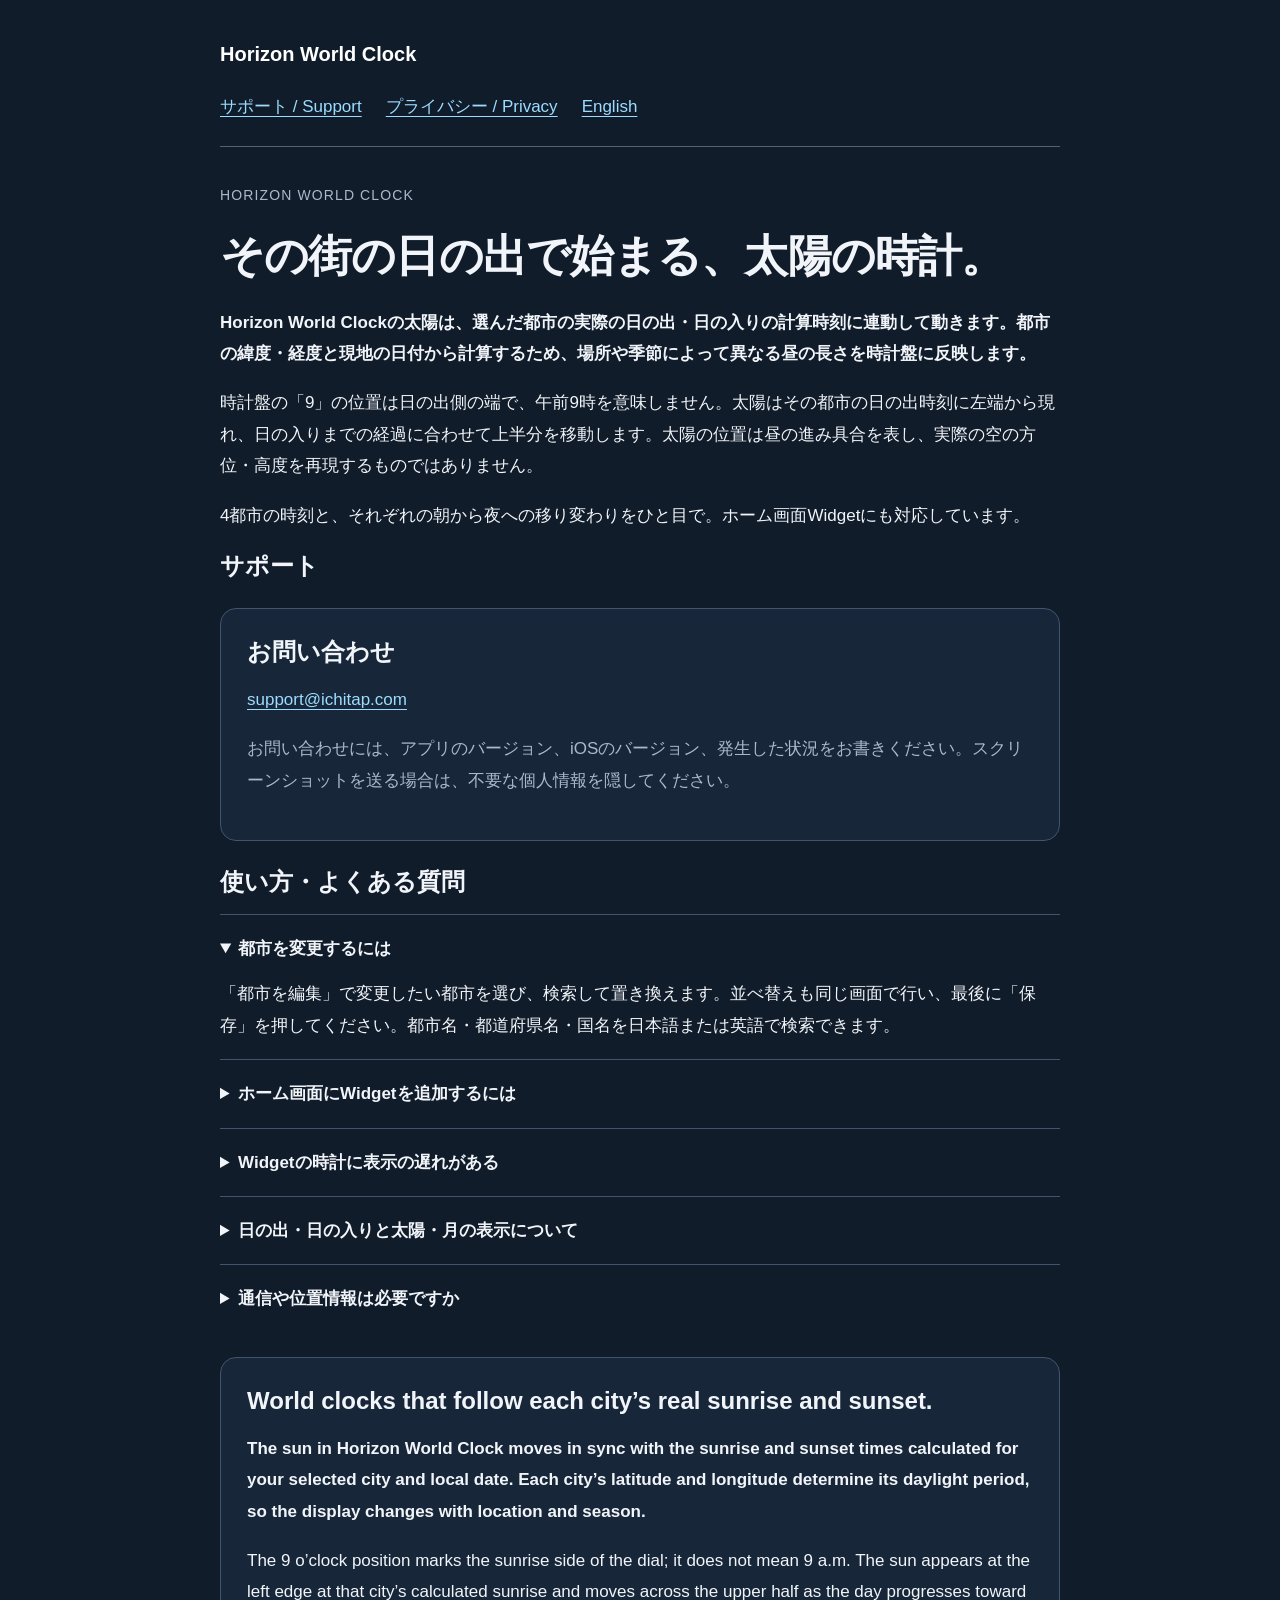
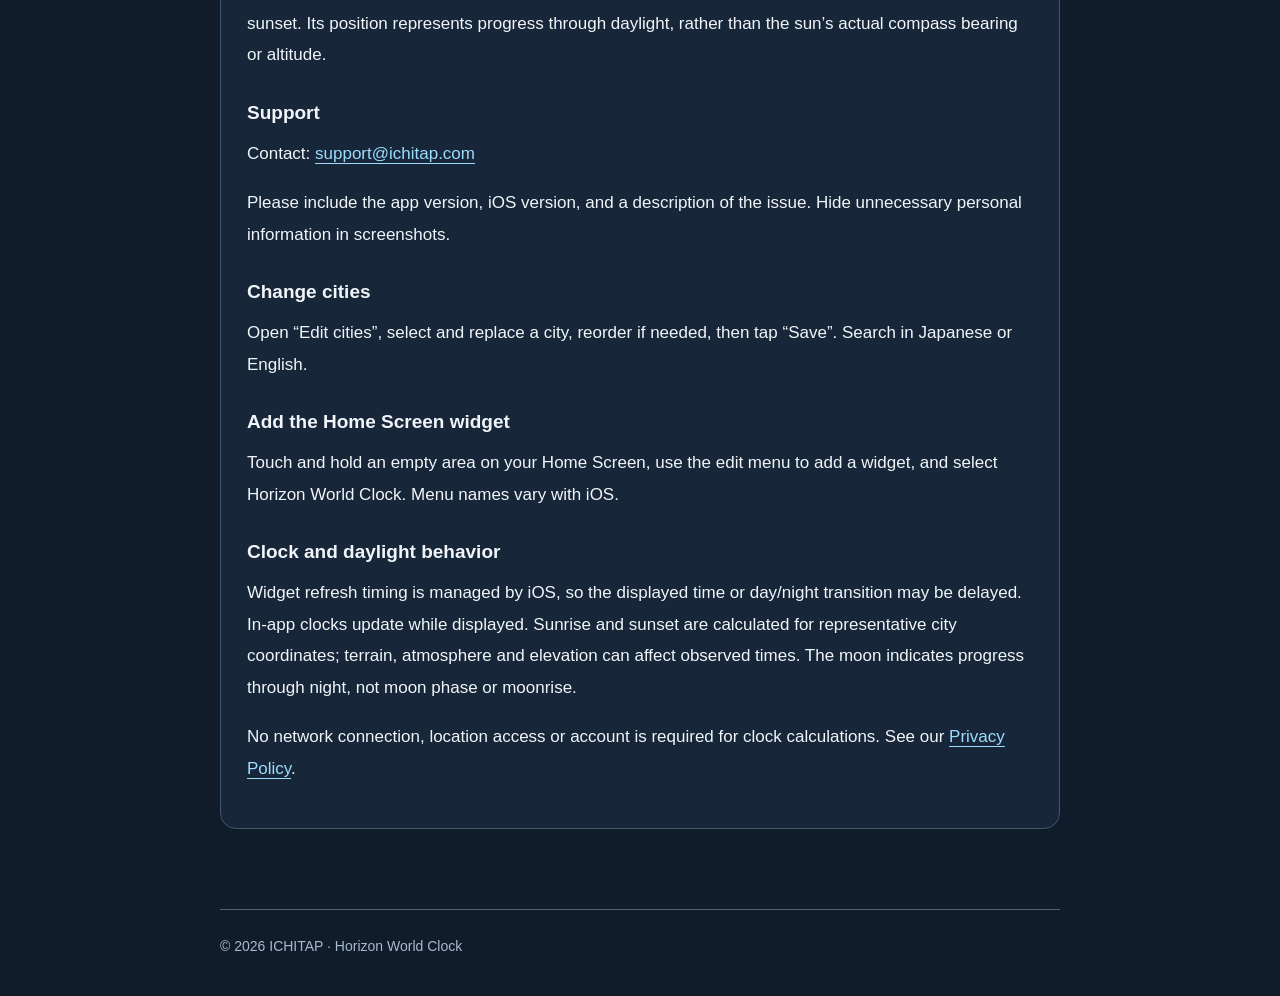
==== Horizon-World-Clock/index.html @ 1155e2d8 "Prepare Horizon-World-Clock directory for support domain" ====
<!doctype html>
<html lang="ja"><head><meta charset="utf-8"><meta name="viewport" content="width=device-width,initial-scale=1"><title>サポート | Horizon World Clock</title><meta name="description" content="各都市の日の出・日の入りに連動して太陽が動く世界時計。都市と季節で変わる昼夜を表示。使い方とお問い合わせ。"><link rel="stylesheet" href="styles.css"><link rel="canonical" href="https://support.ichitap.com/Horizon-World-Clock/"></head><body><header><a class="brand" href="./">Horizon World Clock</a><nav aria-label="Main"><a href="./">サポート / Support</a><a href="privacy.html">プライバシー / Privacy</a><a href="#english" lang="en">English</a></nav></header><main><p class="eyebrow">HORIZON WORLD CLOCK</p><h1>その街の日の出で始まる、太陽の時計。</h1><p><strong>Horizon World Clockの太陽は、選んだ都市の実際の日の出・日の入りの計算時刻に連動して動きます。都市の緯度・経度と現地の日付から計算するため、場所や季節によって異なる昼の長さを時計盤に反映します。</strong></p><p>時計盤の「9」の位置は日の出側の端で、午前9時を意味しません。太陽はその都市の日の出時刻に左端から現れ、日の入りまでの経過に合わせて上半分を移動します。太陽の位置は昼の進み具合を表し、実際の空の方位・高度を再現するものではありません。</p><p>4都市の時刻と、それぞれの朝から夜への移り変わりをひと目で。ホーム画面Widgetにも対応しています。</p><h2>サポート</h2>
<section class="card" aria-labelledby="contact"><h2 id="contact">お問い合わせ</h2><p class="contact"><a href="mailto:support@ichitap.com">support@ichitap.com</a></p><p class="muted">お問い合わせには、アプリのバージョン、iOSのバージョン、発生した状況をお書きください。スクリーンショットを送る場合は、不要な個人情報を隠してください。</p></section>
<section aria-labelledby="help"><h2 id="help">使い方・よくある質問</h2>
<details open><summary>都市を変更するには</summary><p>「都市を編集」で変更したい都市を選び、検索して置き換えます。並べ替えも同じ画面で行い、最後に「保存」を押してください。都市名・都道府県名・国名を日本語または英語で検索できます。</p></details>
<details><summary>ホーム画面にWidgetを追加するには</summary><p>iPhoneのホーム画面の空いている場所を長押しし、編集メニューからウィジェットを追加して「Horizon World Clock」を選びます。操作名はiOSのバージョンによって異なります。</p></details>
<details><summary>Widgetの時計に表示の遅れがある</summary><p>Widgetの更新時刻はiOSが管理するため、表示時刻や昼夜の切り替えが遅れる場合があります。アプリ内の時計は表示中に更新されます。</p></details>
<details><summary>日の出・日の入りと太陽・月の表示について</summary><p>Horizon World Clockの太陽は、選んだ都市の実際の日の出・日の入りの計算時刻に連動して動きます。都市の緯度・経度と現地の日付から計算するため、場所や季節によって異なる昼の長さを時計盤に反映します。時計盤の「9」の位置は日の出側の端で、午前9時を意味しません。太陽はその都市の日の出時刻に左端から現れ、日の入りまでの経過に合わせて上半分を移動します。太陽の位置は昼の進み具合を表し、実際の空の方位・高度を再現するものではありません。地形、大気、標高によって実際の見え方と異なります。月の位置は夜の進み具合を示し、月齢や月の出を示すものではありません。</p></details>
<details><summary>通信や位置情報は必要ですか</summary><p>時計の計算に通信・位置情報・アカウント登録は必要ありません。選択都市、表示言語、計算データは端末内に保存します。詳しくは<a href="privacy.html">プライバシーポリシー</a>をご覧ください。</p></details></section>
<section id="english" lang="en" class="card"><h2>World clocks that follow each city’s real sunrise and sunset.</h2><p><strong>The sun in Horizon World Clock moves in sync with the sunrise and sunset times calculated for your selected city and local date. Each city’s latitude and longitude determine its daylight period, so the display changes with location and season.</strong></p><p>The 9 o’clock position marks the sunrise side of the dial; it does not mean 9 a.m. The sun appears at the left edge at that city’s calculated sunrise and moves across the upper half as the day progresses toward sunset. Its position represents progress through daylight, rather than the sun’s actual compass bearing or altitude.</p><h3>Support</h3><p class="contact">Contact: <a href="mailto:support@ichitap.com">support@ichitap.com</a></p><p>Please include the app version, iOS version, and a description of the issue. Hide unnecessary personal information in screenshots.</p><h3>Change cities</h3><p>Open “Edit cities”, select and replace a city, reorder if needed, then tap “Save”. Search in Japanese or English.</p><h3>Add the Home Screen widget</h3><p>Touch and hold an empty area on your Home Screen, use the edit menu to add a widget, and select Horizon World Clock. Menu names vary with iOS.</p><h3>Clock and daylight behavior</h3><p>Widget refresh timing is managed by iOS, so the displayed time or day/night transition may be delayed. In-app clocks update while displayed. Sunrise and sunset are calculated for representative city coordinates; terrain, atmosphere and elevation can affect observed times. The moon indicates progress through night, not moon phase or moonrise.</p><p>No network connection, location access or account is required for clock calculations. See our <a href="privacy.html#english">Privacy Policy</a>.</p></section></main><footer>© 2026 ICHITAP · Horizon World Clock</footer></body></html>
---- Horizon-World-Clock/styles.css ----
*{box-sizing:border-box}html{color-scheme:dark;scroll-behavior:smooth}body{margin:0;background:#111c2b;color:#f1f5f9;font:17px/1.85 -apple-system,BlinkMacSystemFont,"Segoe UI","Hiragino Sans","Noto Sans JP",sans-serif}a{color:#9bdcff;text-underline-offset:.23em}a:hover{color:white}a:focus-visible{outline:3px solid #ffe08a;outline-offset:5px}header,main,footer{width:min(840px,100% - 40px);margin:auto}header{padding:36px 0 24px;border-bottom:1px solid #526175}nav{display:flex;gap:24px;flex-wrap:wrap;margin-top:18px}.brand{font-size:20px;color:#fff;text-decoration:none;font-weight:700}main{padding:36px 0 56px}h1{font-size:clamp(30px,6vw,44px);line-height:1.3;letter-spacing:-.02em;margin:12px 0 22px}h2{font-size:24px;line-height:1.45;margin:0 0 14px}h3{font-size:19px;margin:24px 0 8px}p{margin:0 0 18px}.eyebrow,.muted{color:#a9b9cc}.eyebrow{font-size:14px;letter-spacing:.08em}.card{padding:26px;border:1px solid #42546b;border-radius:16px;background:#172638;margin:24px 0}section{scroll-margin-top:24px}li+li{margin-top:10px}footer{padding:24px 0 36px;border-top:1px solid #526175;font-size:14px;color:#a9b9cc}.contact{overflow-wrap:anywhere}details{border-top:1px solid #42546b;padding:18px 0}summary{cursor:pointer;font-weight:650}details p{margin:14px 0 0} @media(max-width:500px){.card{padding:20px}nav{gap:18px}body{font-size:16px}}
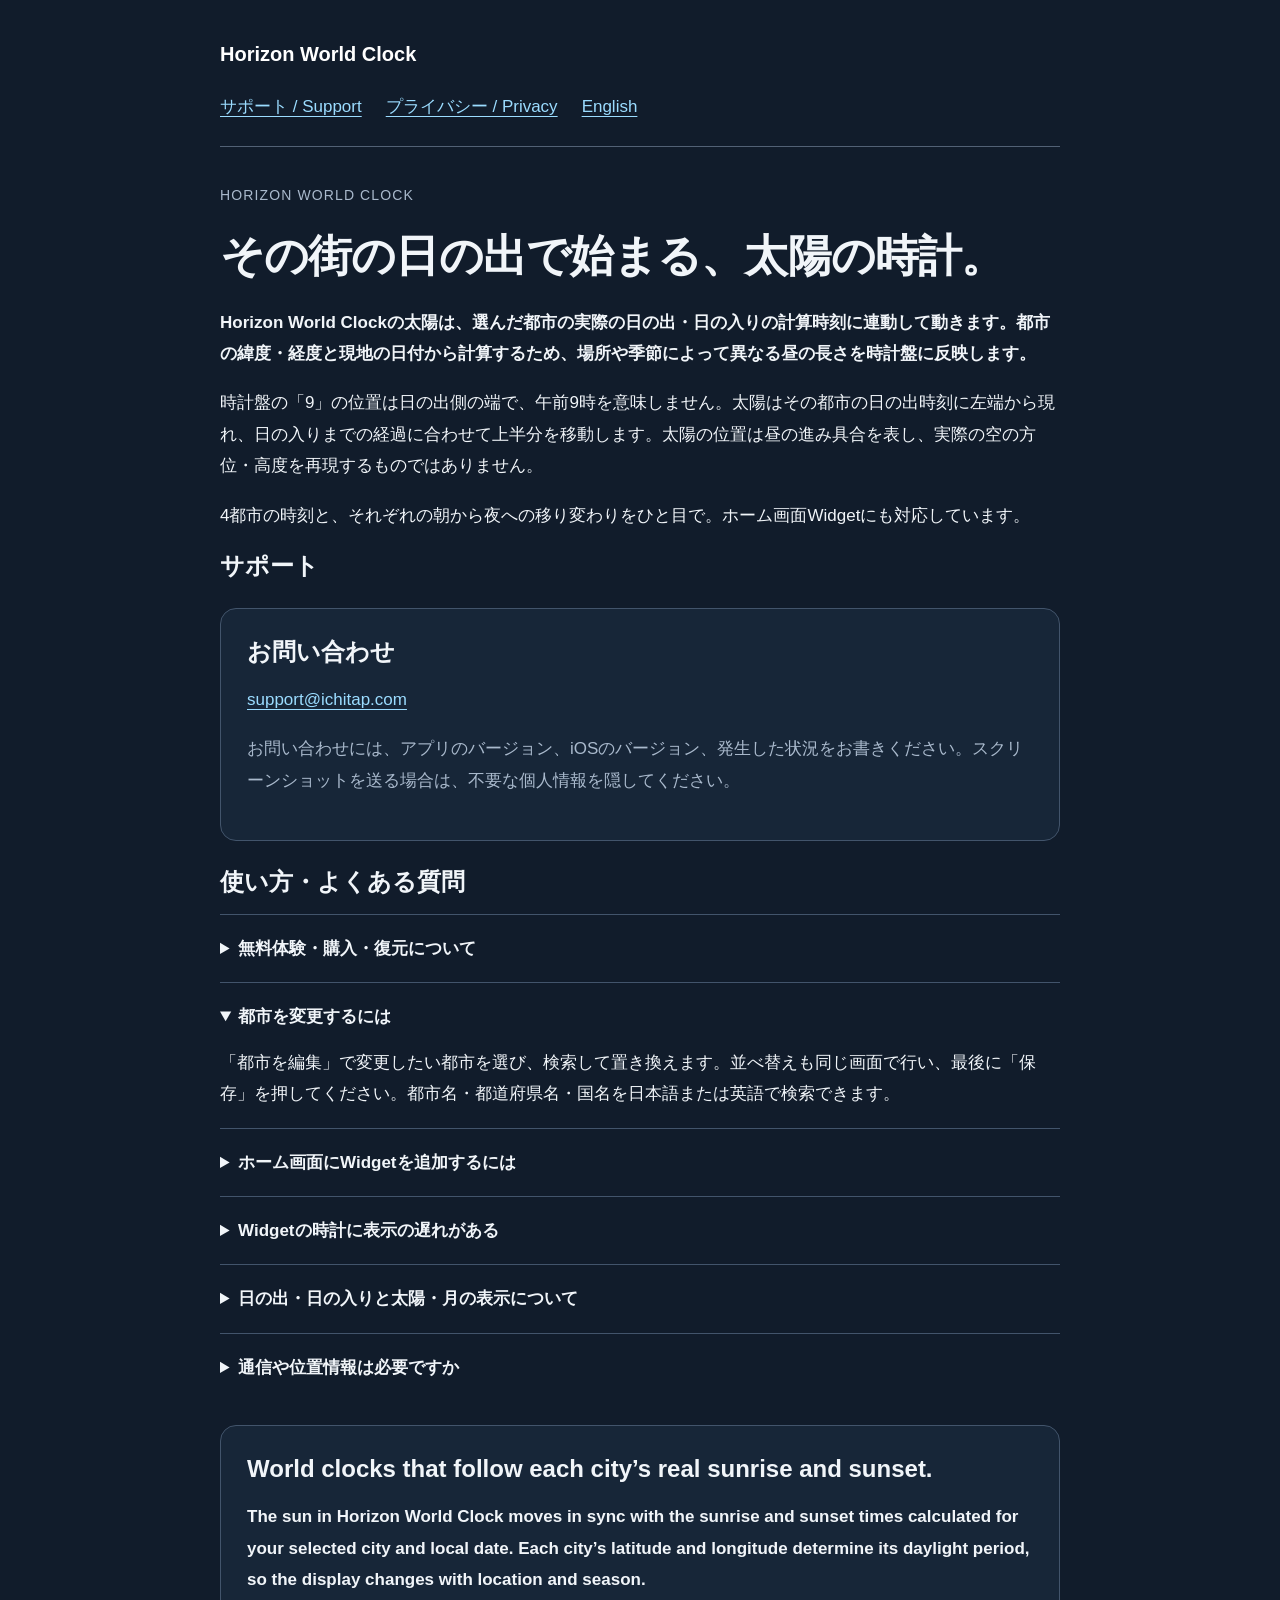
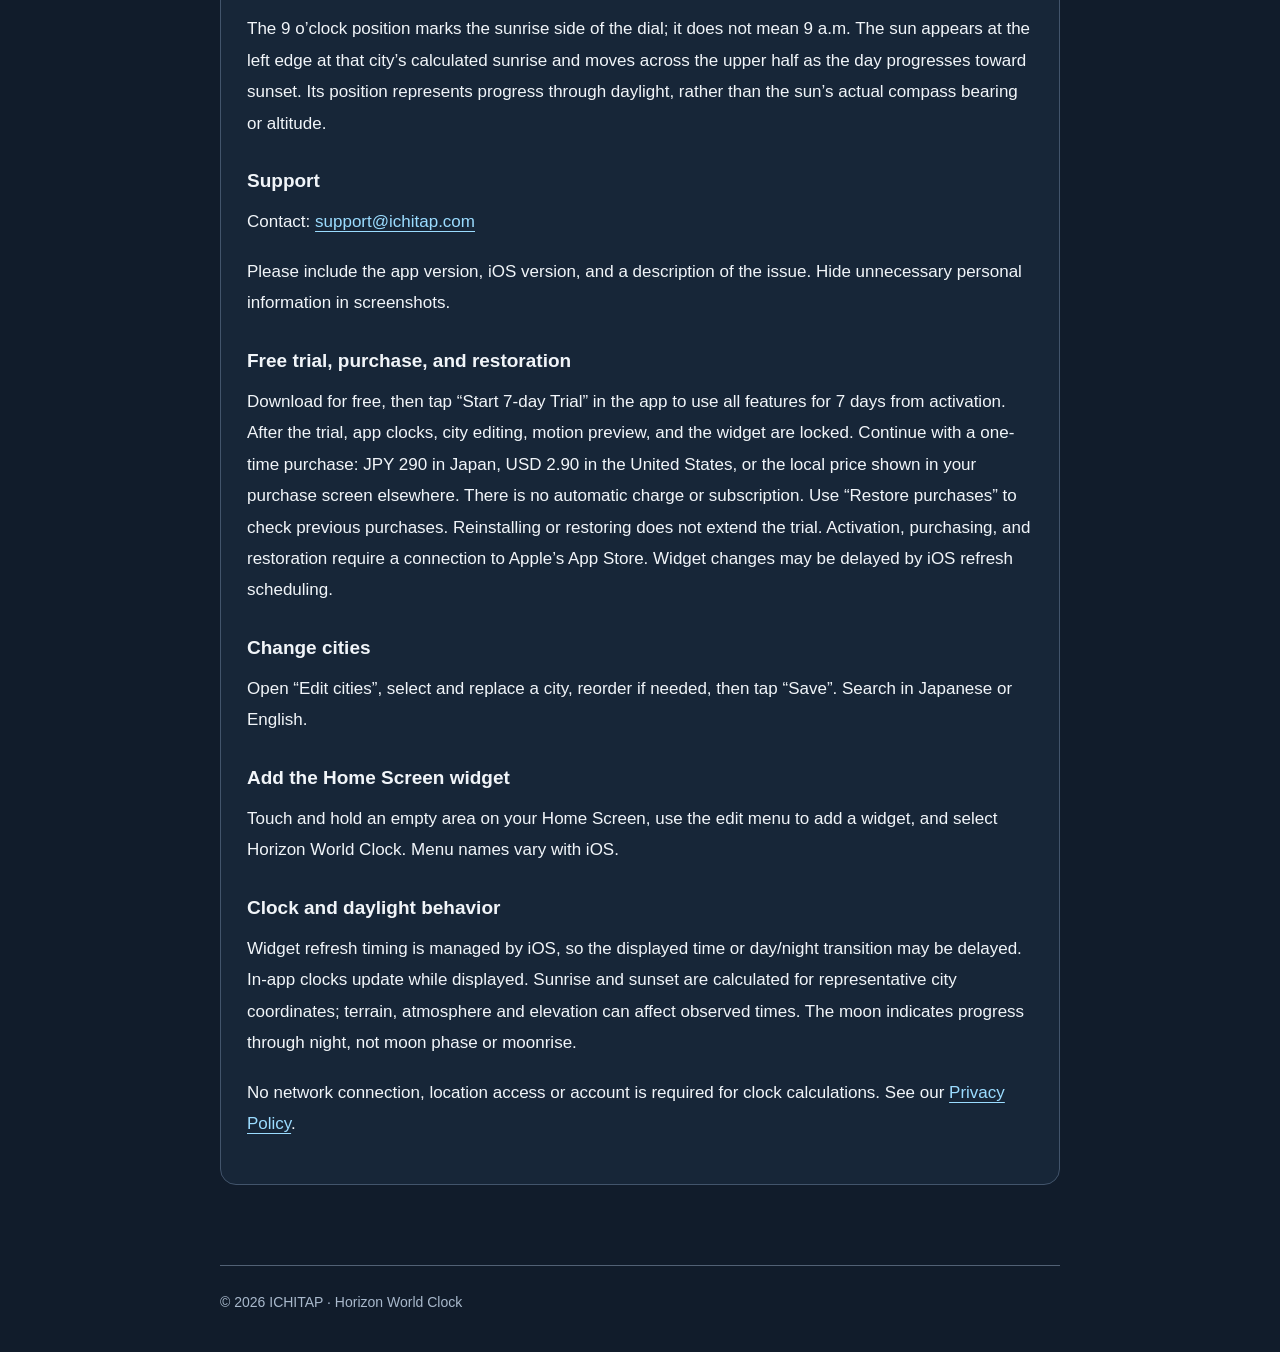
==== commit 7077645e: "Explain seven-day trial and one-time unlock in Japanese and English" ====
--- a/Horizon-World-Clock/index.html
+++ b/Horizon-World-Clock/index.html
@@ -2,9 +2,10 @@
 <html lang="ja"><head><meta charset="utf-8"><meta name="viewport" content="width=device-width,initial-scale=1"><title>サポート | Horizon World Clock</title><meta name="description" content="各都市の日の出・日の入りに連動して太陽が動く世界時計。都市と季節で変わる昼夜を表示。使い方とお問い合わせ。"><link rel="stylesheet" href="styles.css"><link rel="canonical" href="https://support.ichitap.com/Horizon-World-Clock/"></head><body><header><a class="brand" href="./">Horizon World Clock</a><nav aria-label="Main"><a href="./">サポート / Support</a><a href="privacy.html">プライバシー / Privacy</a><a href="#english" lang="en">English</a></nav></header><main><p class="eyebrow">HORIZON WORLD CLOCK</p><h1>その街の日の出で始まる、太陽の時計。</h1><p><strong>Horizon World Clockの太陽は、選んだ都市の実際の日の出・日の入りの計算時刻に連動して動きます。都市の緯度・経度と現地の日付から計算するため、場所や季節によって異なる昼の長さを時計盤に反映します。</strong></p><p>時計盤の「9」の位置は日の出側の端で、午前9時を意味しません。太陽はその都市の日の出時刻に左端から現れ、日の入りまでの経過に合わせて上半分を移動します。太陽の位置は昼の進み具合を表し、実際の空の方位・高度を再現するものではありません。</p><p>4都市の時刻と、それぞれの朝から夜への移り変わりをひと目で。ホーム画面Widgetにも対応しています。</p><h2>サポート</h2>
 <section class="card" aria-labelledby="contact"><h2 id="contact">お問い合わせ</h2><p class="contact"><a href="mailto:support@ichitap.com">support@ichitap.com</a></p><p class="muted">お問い合わせには、アプリのバージョン、iOSのバージョン、発生した状況をお書きください。スクリーンショットを送る場合は、不要な個人情報を隠してください。</p></section>
 <section aria-labelledby="help"><h2 id="help">使い方・よくある質問</h2>
+<details><summary>無料体験・購入・復元について</summary><p>無料ダウンロード後、アプリで「7日間の無料体験を開始」を押すと、全機能を開始から7日間利用できます。終了後はアプリの時計・都市編集・動作確認とWidgetがロックされます。継続には日本では290円、米国では2.90米ドル相当の一度だけの購入が必要です。他の地域の税込価格は購入画面でご確認ください。自動課金・定期購入はありません。「購入を復元」で購入状態を確認できます。再インストールや復元で無料体験の期限は延長されません。体験開始・購入・復元にはAppleのApp Storeへの接続が必要です。Widgetへの反映はiOSの更新時刻により遅れる場合があります。</p></details>
 <details open><summary>都市を変更するには</summary><p>「都市を編集」で変更したい都市を選び、検索して置き換えます。並べ替えも同じ画面で行い、最後に「保存」を押してください。都市名・都道府県名・国名を日本語または英語で検索できます。</p></details>
 <details><summary>ホーム画面にWidgetを追加するには</summary><p>iPhoneのホーム画面の空いている場所を長押しし、編集メニューからウィジェットを追加して「Horizon World Clock」を選びます。操作名はiOSのバージョンによって異なります。</p></details>
 <details><summary>Widgetの時計に表示の遅れがある</summary><p>Widgetの更新時刻はiOSが管理するため、表示時刻や昼夜の切り替えが遅れる場合があります。アプリ内の時計は表示中に更新されます。</p></details>
 <details><summary>日の出・日の入りと太陽・月の表示について</summary><p>Horizon World Clockの太陽は、選んだ都市の実際の日の出・日の入りの計算時刻に連動して動きます。都市の緯度・経度と現地の日付から計算するため、場所や季節によって異なる昼の長さを時計盤に反映します。時計盤の「9」の位置は日の出側の端で、午前9時を意味しません。太陽はその都市の日の出時刻に左端から現れ、日の入りまでの経過に合わせて上半分を移動します。太陽の位置は昼の進み具合を表し、実際の空の方位・高度を再現するものではありません。地形、大気、標高によって実際の見え方と異なります。月の位置は夜の進み具合を示し、月齢や月の出を示すものではありません。</p></details>
 <details><summary>通信や位置情報は必要ですか</summary><p>時計の計算に通信・位置情報・アカウント登録は必要ありません。選択都市、表示言語、計算データは端末内に保存します。詳しくは<a href="privacy.html">プライバシーポリシー</a>をご覧ください。</p></details></section>
-<section id="english" lang="en" class="card"><h2>World clocks that follow each city’s real sunrise and sunset.</h2><p><strong>The sun in Horizon World Clock moves in sync with the sunrise and sunset times calculated for your selected city and local date. Each city’s latitude and longitude determine its daylight period, so the display changes with location and season.</strong></p><p>The 9 o’clock position marks the sunrise side of the dial; it does not mean 9 a.m. The sun appears at the left edge at that city’s calculated sunrise and moves across the upper half as the day progresses toward sunset. Its position represents progress through daylight, rather than the sun’s actual compass bearing or altitude.</p><h3>Support</h3><p class="contact">Contact: <a href="mailto:support@ichitap.com">support@ichitap.com</a></p><p>Please include the app version, iOS version, and a description of the issue. Hide unnecessary personal information in screenshots.</p><h3>Change cities</h3><p>Open “Edit cities”, select and replace a city, reorder if needed, then tap “Save”. Search in Japanese or English.</p><h3>Add the Home Screen widget</h3><p>Touch and hold an empty area on your Home Screen, use the edit menu to add a widget, and select Horizon World Clock. Menu names vary with iOS.</p><h3>Clock and daylight behavior</h3><p>Widget refresh timing is managed by iOS, so the displayed time or day/night transition may be delayed. In-app clocks update while displayed. Sunrise and sunset are calculated for representative city coordinates; terrain, atmosphere and elevation can affect observed times. The moon indicates progress through night, not moon phase or moonrise.</p><p>No network connection, location access or account is required for clock calculations. See our <a href="privacy.html#english">Privacy Policy</a>.</p></section></main><footer>© 2026 ICHITAP · Horizon World Clock</footer></body></html>
+<section id="english" lang="en" class="card"><h2>World clocks that follow each city’s real sunrise and sunset.</h2><p><strong>The sun in Horizon World Clock moves in sync with the sunrise and sunset times calculated for your selected city and local date. Each city’s latitude and longitude determine its daylight period, so the display changes with location and season.</strong></p><p>The 9 o’clock position marks the sunrise side of the dial; it does not mean 9 a.m. The sun appears at the left edge at that city’s calculated sunrise and moves across the upper half as the day progresses toward sunset. Its position represents progress through daylight, rather than the sun’s actual compass bearing or altitude.</p><h3>Support</h3><p class="contact">Contact: <a href="mailto:support@ichitap.com">support@ichitap.com</a></p><p>Please include the app version, iOS version, and a description of the issue. Hide unnecessary personal information in screenshots.</p><h3>Free trial, purchase, and restoration</h3><p>Download for free, then tap “Start 7-day Trial” in the app to use all features for 7 days from activation. After the trial, app clocks, city editing, motion preview, and the widget are locked. Continue with a one-time purchase: JPY 290 in Japan, USD 2.90 in the United States, or the local price shown in your purchase screen elsewhere. There is no automatic charge or subscription. Use “Restore purchases” to check previous purchases. Reinstalling or restoring does not extend the trial. Activation, purchasing, and restoration require a connection to Apple’s App Store. Widget changes may be delayed by iOS refresh scheduling.</p><h3>Change cities</h3><p>Open “Edit cities”, select and replace a city, reorder if needed, then tap “Save”. Search in Japanese or English.</p><h3>Add the Home Screen widget</h3><p>Touch and hold an empty area on your Home Screen, use the edit menu to add a widget, and select Horizon World Clock. Menu names vary with iOS.</p><h3>Clock and daylight behavior</h3><p>Widget refresh timing is managed by iOS, so the displayed time or day/night transition may be delayed. In-app clocks update while displayed. Sunrise and sunset are calculated for representative city coordinates; terrain, atmosphere and elevation can affect observed times. The moon indicates progress through night, not moon phase or moonrise.</p><p>No network connection, location access or account is required for clock calculations. See our <a href="privacy.html#english">Privacy Policy</a>.</p></section></main><footer>© 2026 ICHITAP · Horizon World Clock</footer></body></html>
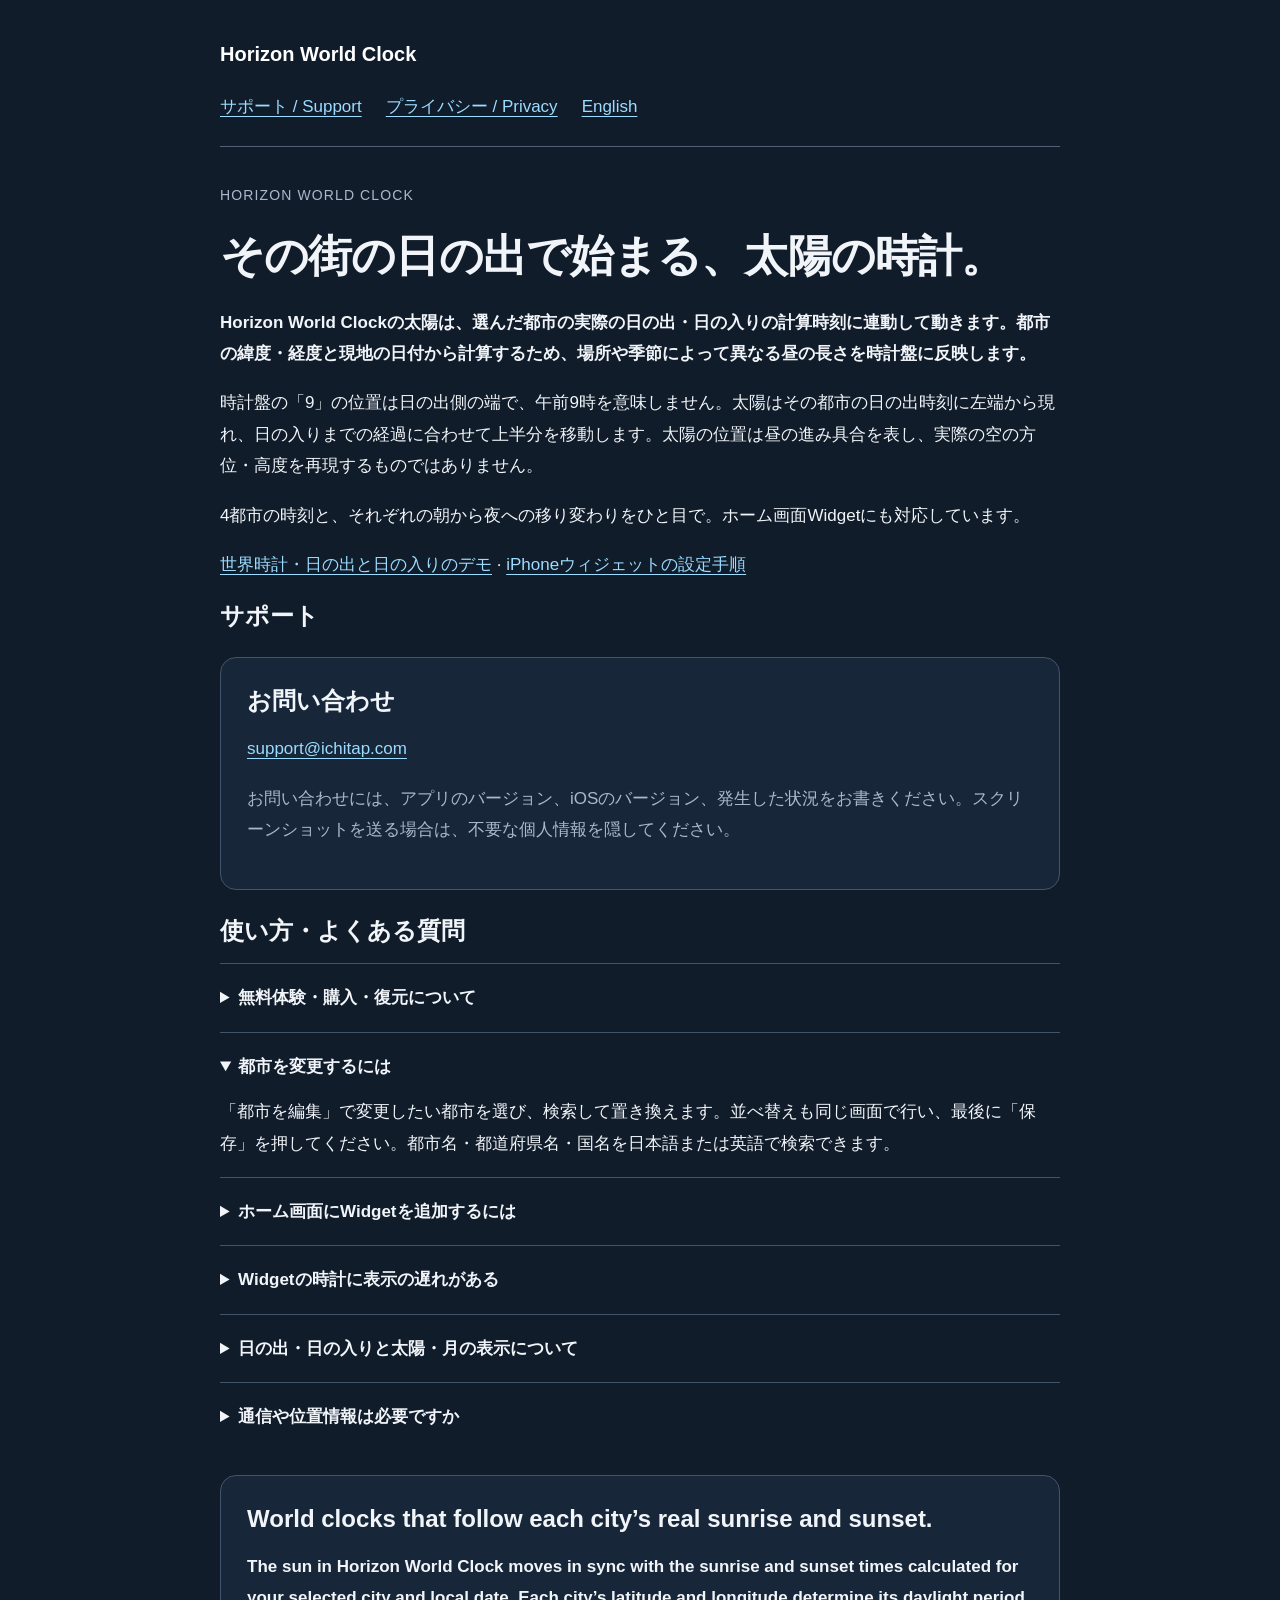
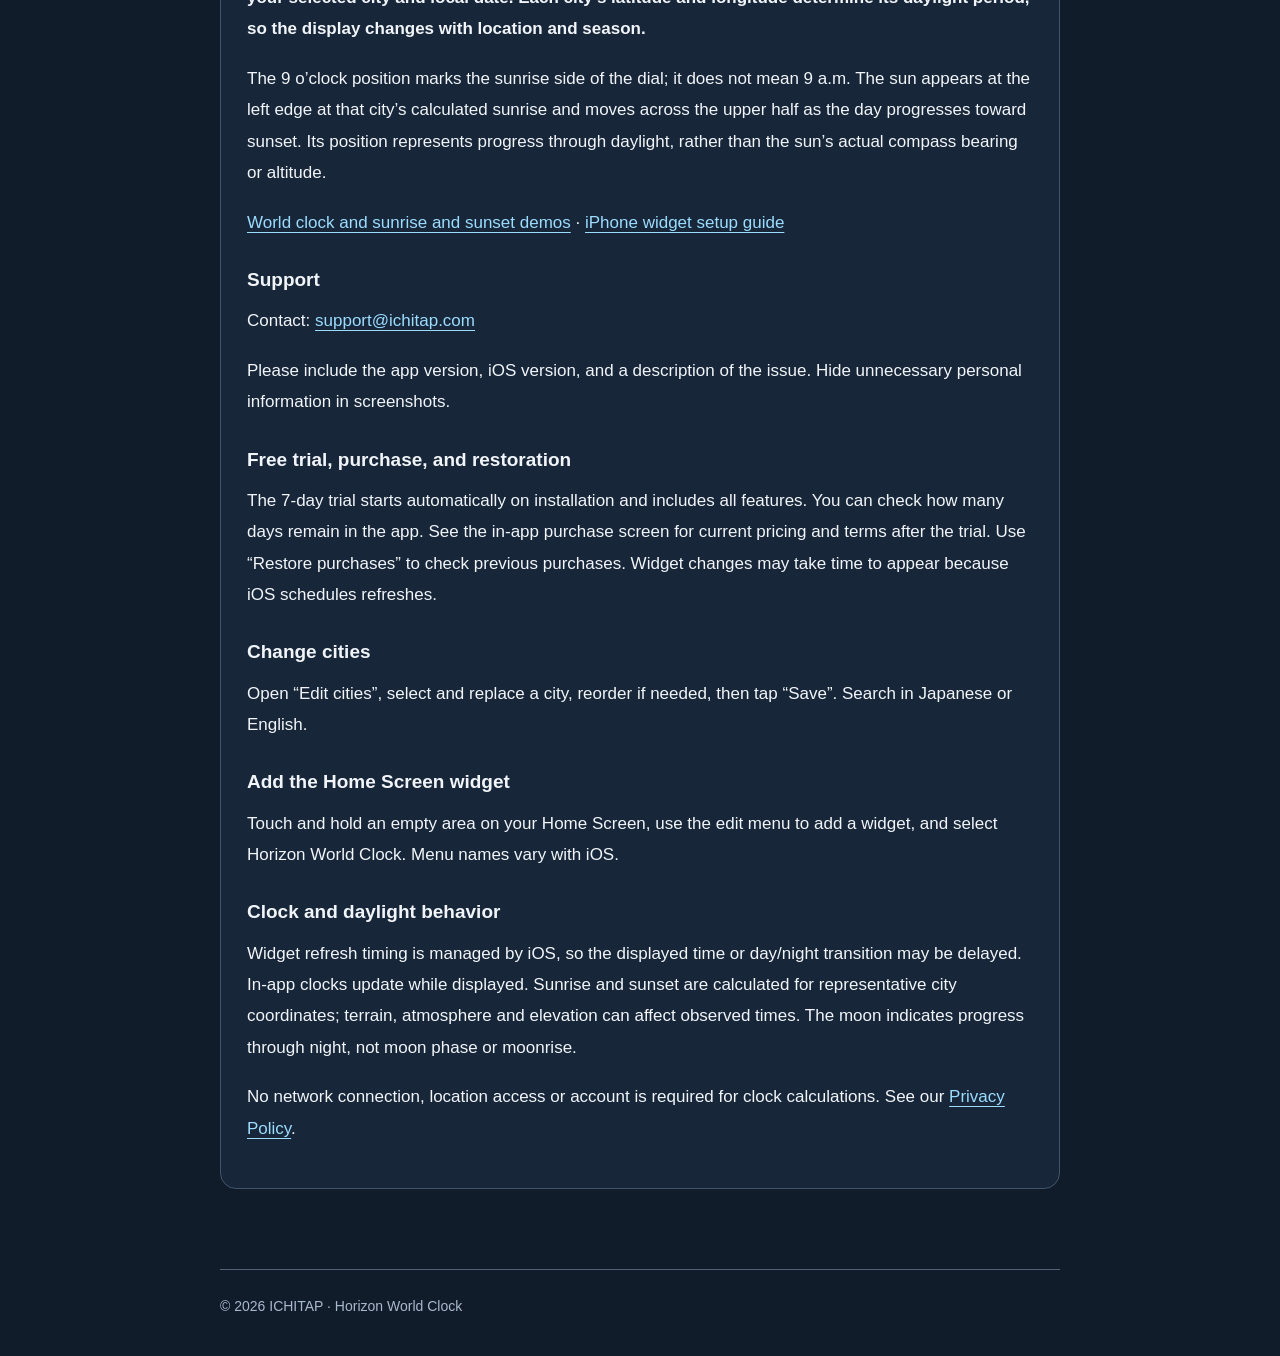
==== commit 4a763138: "Improve Horizon World Clock search discovery" ====
--- a/Horizon-World-Clock/index.html
+++ b/Horizon-World-Clock/index.html
@@ -1,11 +1,11 @@
 <!doctype html>
-<html lang="ja"><head><meta charset="utf-8"><meta name="viewport" content="width=device-width,initial-scale=1"><title>サポート | Horizon World Clock</title><meta name="description" content="各都市の日の出・日の入りに連動して太陽が動く世界時計。都市と季節で変わる昼夜を表示。使い方とお問い合わせ。"><link rel="stylesheet" href="styles.css"><link rel="canonical" href="https://support.ichitap.com/Horizon-World-Clock/"></head><body><header><a class="brand" href="./">Horizon World Clock</a><nav aria-label="Main"><a href="./">サポート / Support</a><a href="privacy.html">プライバシー / Privacy</a><a href="#english" lang="en">English</a></nav></header><main><p class="eyebrow">HORIZON WORLD CLOCK</p><h1>その街の日の出で始まる、太陽の時計。</h1><p><strong>Horizon World Clockの太陽は、選んだ都市の実際の日の出・日の入りの計算時刻に連動して動きます。都市の緯度・経度と現地の日付から計算するため、場所や季節によって異なる昼の長さを時計盤に反映します。</strong></p><p>時計盤の「9」の位置は日の出側の端で、午前9時を意味しません。太陽はその都市の日の出時刻に左端から現れ、日の入りまでの経過に合わせて上半分を移動します。太陽の位置は昼の進み具合を表し、実際の空の方位・高度を再現するものではありません。</p><p>4都市の時刻と、それぞれの朝から夜への移り変わりをひと目で。ホーム画面Widgetにも対応しています。</p><h2>サポート</h2>
+<html lang="ja"><head><meta charset="utf-8"><meta name="viewport" content="width=device-width,initial-scale=1"><title>サポート | Horizon World Clock</title><meta name="description" content="各都市の日の出・日の入りに連動して太陽が動く世界時計。都市と季節で変わる昼夜を表示。使い方とお問い合わせ。"><link rel="stylesheet" href="styles.css"><link rel="canonical" href="https://support.ichitap.com/Horizon-World-Clock/"></head><body><header><a class="brand" href="./">Horizon World Clock</a><nav aria-label="Main"><a href="./">サポート / Support</a><a href="privacy.html">プライバシー / Privacy</a><a href="#english" lang="en">English</a></nav></header><main><p class="eyebrow">HORIZON WORLD CLOCK</p><h1>その街の日の出で始まる、太陽の時計。</h1><p><strong>Horizon World Clockの太陽は、選んだ都市の実際の日の出・日の入りの計算時刻に連動して動きます。都市の緯度・経度と現地の日付から計算するため、場所や季節によって異なる昼の長さを時計盤に反映します。</strong></p><p>時計盤の「9」の位置は日の出側の端で、午前9時を意味しません。太陽はその都市の日の出時刻に左端から現れ、日の入りまでの経過に合わせて上半分を移動します。太陽の位置は昼の進み具合を表し、実際の空の方位・高度を再現するものではありません。</p><p>4都市の時刻と、それぞれの朝から夜への移り変わりをひと目で。ホーム画面Widgetにも対応しています。</p><p><a href="overview/">世界時計・日の出と日の入りのデモ</a> · <a href="overview/iphone-world-clock-widget/">iPhoneウィジェットの設定手順</a></p><h2>サポート</h2>
 <section class="card" aria-labelledby="contact"><h2 id="contact">お問い合わせ</h2><p class="contact"><a href="mailto:support@ichitap.com">support@ichitap.com</a></p><p class="muted">お問い合わせには、アプリのバージョン、iOSのバージョン、発生した状況をお書きください。スクリーンショットを送る場合は、不要な個人情報を隠してください。</p></section>
 <section aria-labelledby="help"><h2 id="help">使い方・よくある質問</h2>
-<details><summary>無料体験・購入・復元について</summary><p>無料ダウンロード後、アプリで「7日間の無料体験を開始」を押すと、全機能を開始から7日間利用できます。終了後はアプリの時計・都市編集・動作確認とWidgetがロックされます。継続には日本では290円、米国では2.90米ドル相当の一度だけの購入が必要です。他の地域の税込価格は購入画面でご確認ください。自動課金・定期購入はありません。「購入を復元」で購入状態を確認できます。再インストールや復元で無料体験の期限は延長されません。体験開始・購入・復元にはAppleのApp Storeへの接続が必要です。Widgetへの反映はiOSの更新時刻により遅れる場合があります。</p></details>
+<details><summary>無料体験・購入・復元について</summary><p>無料体験はインストール時に自動で始まり、7日間は全機能を使えます。残り日数はアプリで確認できます。体験後の利用条件と価格はアプリ内の購入画面をご覧ください。以前の購入内容は「購入を復元」で確認できます。ウィジェットへの反映はiOSの更新時刻により遅れる場合があります。</p></details>
 <details open><summary>都市を変更するには</summary><p>「都市を編集」で変更したい都市を選び、検索して置き換えます。並べ替えも同じ画面で行い、最後に「保存」を押してください。都市名・都道府県名・国名を日本語または英語で検索できます。</p></details>
 <details><summary>ホーム画面にWidgetを追加するには</summary><p>iPhoneのホーム画面の空いている場所を長押しし、編集メニューからウィジェットを追加して「Horizon World Clock」を選びます。操作名はiOSのバージョンによって異なります。</p></details>
 <details><summary>Widgetの時計に表示の遅れがある</summary><p>Widgetの更新時刻はiOSが管理するため、表示時刻や昼夜の切り替えが遅れる場合があります。アプリ内の時計は表示中に更新されます。</p></details>
 <details><summary>日の出・日の入りと太陽・月の表示について</summary><p>Horizon World Clockの太陽は、選んだ都市の実際の日の出・日の入りの計算時刻に連動して動きます。都市の緯度・経度と現地の日付から計算するため、場所や季節によって異なる昼の長さを時計盤に反映します。時計盤の「9」の位置は日の出側の端で、午前9時を意味しません。太陽はその都市の日の出時刻に左端から現れ、日の入りまでの経過に合わせて上半分を移動します。太陽の位置は昼の進み具合を表し、実際の空の方位・高度を再現するものではありません。地形、大気、標高によって実際の見え方と異なります。月の位置は夜の進み具合を示し、月齢や月の出を示すものではありません。</p></details>
 <details><summary>通信や位置情報は必要ですか</summary><p>時計の計算に通信・位置情報・アカウント登録は必要ありません。選択都市、表示言語、計算データは端末内に保存します。詳しくは<a href="privacy.html">プライバシーポリシー</a>をご覧ください。</p></details></section>
-<section id="english" lang="en" class="card"><h2>World clocks that follow each city’s real sunrise and sunset.</h2><p><strong>The sun in Horizon World Clock moves in sync with the sunrise and sunset times calculated for your selected city and local date. Each city’s latitude and longitude determine its daylight period, so the display changes with location and season.</strong></p><p>The 9 o’clock position marks the sunrise side of the dial; it does not mean 9 a.m. The sun appears at the left edge at that city’s calculated sunrise and moves across the upper half as the day progresses toward sunset. Its position represents progress through daylight, rather than the sun’s actual compass bearing or altitude.</p><h3>Support</h3><p class="contact">Contact: <a href="mailto:support@ichitap.com">support@ichitap.com</a></p><p>Please include the app version, iOS version, and a description of the issue. Hide unnecessary personal information in screenshots.</p><h3>Free trial, purchase, and restoration</h3><p>Download for free, then tap “Start 7-day Trial” in the app to use all features for 7 days from activation. After the trial, app clocks, city editing, motion preview, and the widget are locked. Continue with a one-time purchase: JPY 290 in Japan, USD 2.90 in the United States, or the local price shown in your purchase screen elsewhere. There is no automatic charge or subscription. Use “Restore purchases” to check previous purchases. Reinstalling or restoring does not extend the trial. Activation, purchasing, and restoration require a connection to Apple’s App Store. Widget changes may be delayed by iOS refresh scheduling.</p><h3>Change cities</h3><p>Open “Edit cities”, select and replace a city, reorder if needed, then tap “Save”. Search in Japanese or English.</p><h3>Add the Home Screen widget</h3><p>Touch and hold an empty area on your Home Screen, use the edit menu to add a widget, and select Horizon World Clock. Menu names vary with iOS.</p><h3>Clock and daylight behavior</h3><p>Widget refresh timing is managed by iOS, so the displayed time or day/night transition may be delayed. In-app clocks update while displayed. Sunrise and sunset are calculated for representative city coordinates; terrain, atmosphere and elevation can affect observed times. The moon indicates progress through night, not moon phase or moonrise.</p><p>No network connection, location access or account is required for clock calculations. See our <a href="privacy.html#english">Privacy Policy</a>.</p></section></main><footer>© 2026 ICHITAP · Horizon World Clock</footer></body></html>
+<section id="english" lang="en" class="card"><h2>World clocks that follow each city’s real sunrise and sunset.</h2><p><strong>The sun in Horizon World Clock moves in sync with the sunrise and sunset times calculated for your selected city and local date. Each city’s latitude and longitude determine its daylight period, so the display changes with location and season.</strong></p><p>The 9 o’clock position marks the sunrise side of the dial; it does not mean 9 a.m. The sun appears at the left edge at that city’s calculated sunrise and moves across the upper half as the day progresses toward sunset. Its position represents progress through daylight, rather than the sun’s actual compass bearing or altitude.</p><p><a href="overview/en/">World clock and sunrise and sunset demos</a> · <a href="overview/en/iphone-world-clock-widget/">iPhone widget setup guide</a></p><h3>Support</h3><p class="contact">Contact: <a href="mailto:support@ichitap.com">support@ichitap.com</a></p><p>Please include the app version, iOS version, and a description of the issue. Hide unnecessary personal information in screenshots.</p><h3>Free trial, purchase, and restoration</h3><p>The 7-day trial starts automatically on installation and includes all features. You can check how many days remain in the app. See the in-app purchase screen for current pricing and terms after the trial. Use “Restore purchases” to check previous purchases. Widget changes may take time to appear because iOS schedules refreshes.</p><h3>Change cities</h3><p>Open “Edit cities”, select and replace a city, reorder if needed, then tap “Save”. Search in Japanese or English.</p><h3>Add the Home Screen widget</h3><p>Touch and hold an empty area on your Home Screen, use the edit menu to add a widget, and select Horizon World Clock. Menu names vary with iOS.</p><h3>Clock and daylight behavior</h3><p>Widget refresh timing is managed by iOS, so the displayed time or day/night transition may be delayed. In-app clocks update while displayed. Sunrise and sunset are calculated for representative city coordinates; terrain, atmosphere and elevation can affect observed times. The moon indicates progress through night, not moon phase or moonrise.</p><p>No network connection, location access or account is required for clock calculations. See our <a href="privacy.html#english">Privacy Policy</a>.</p></section></main><footer>© 2026 ICHITAP · Horizon World Clock</footer></body></html>
